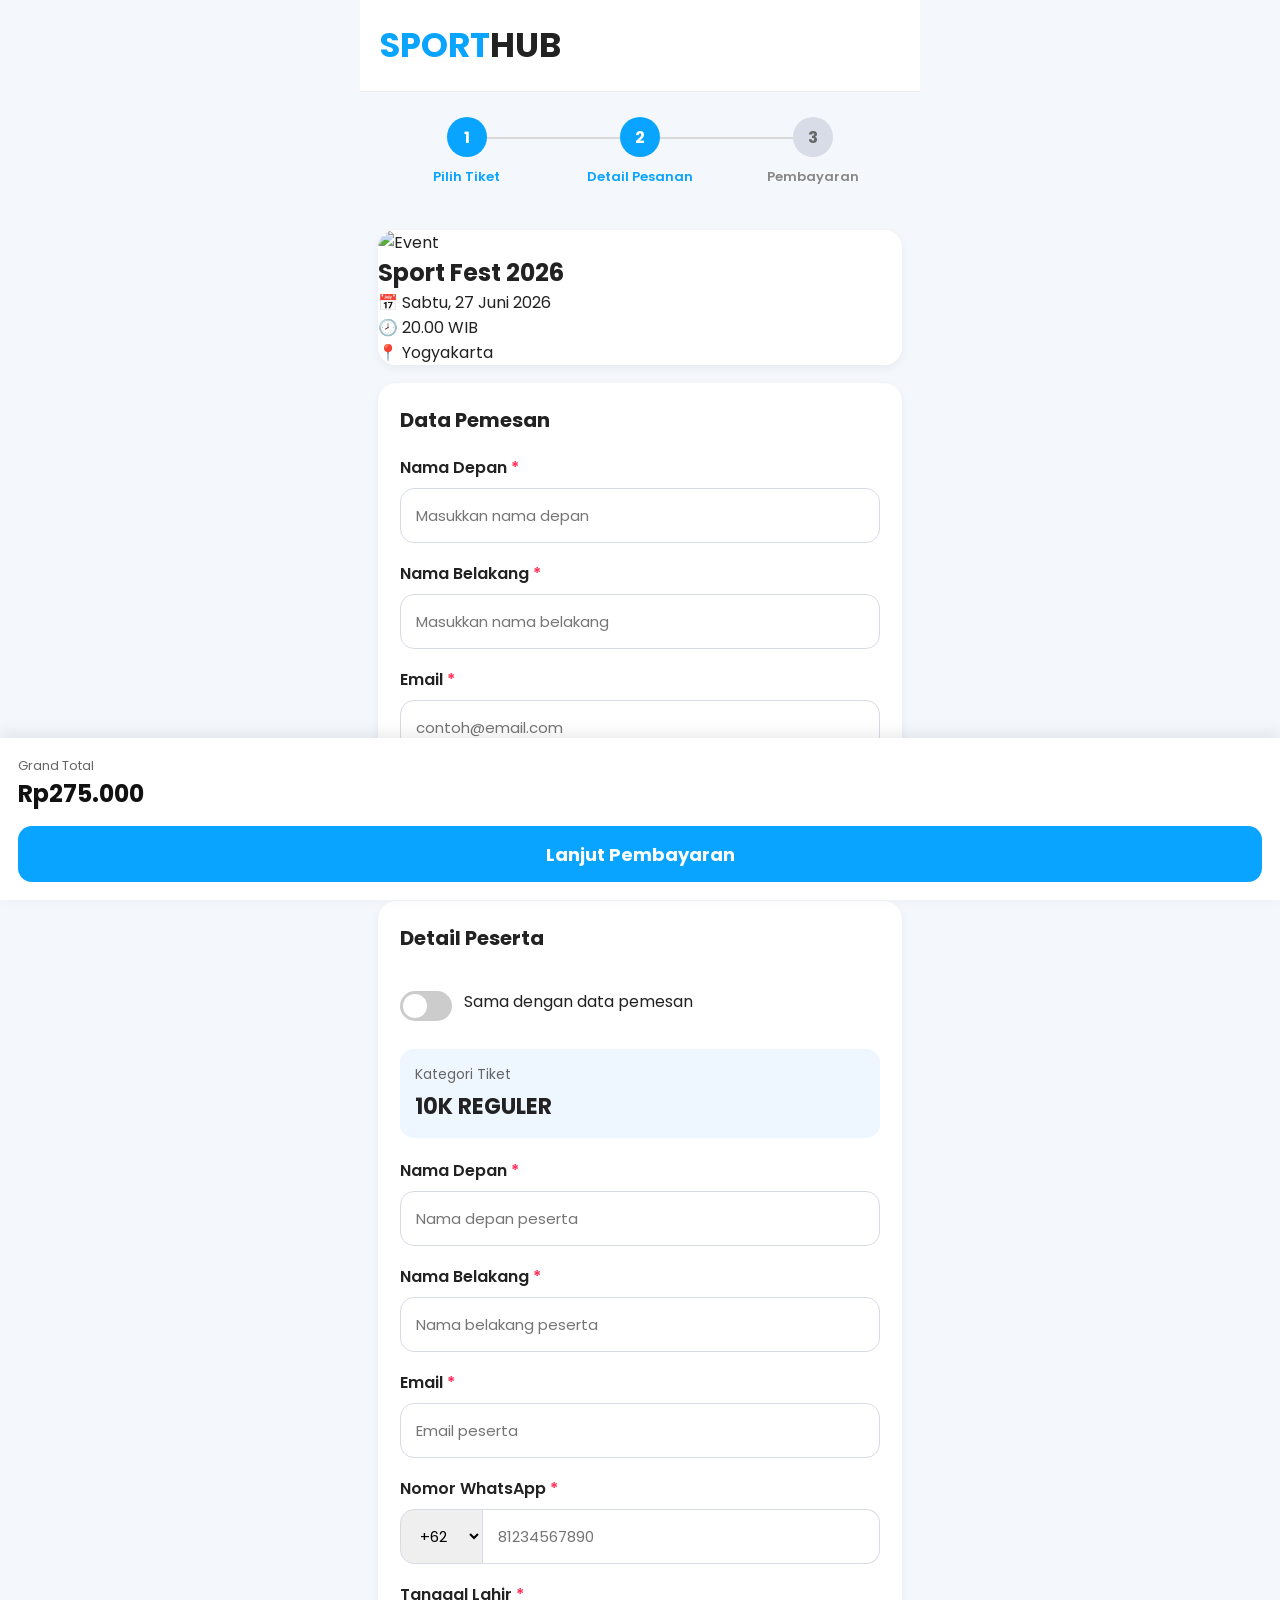
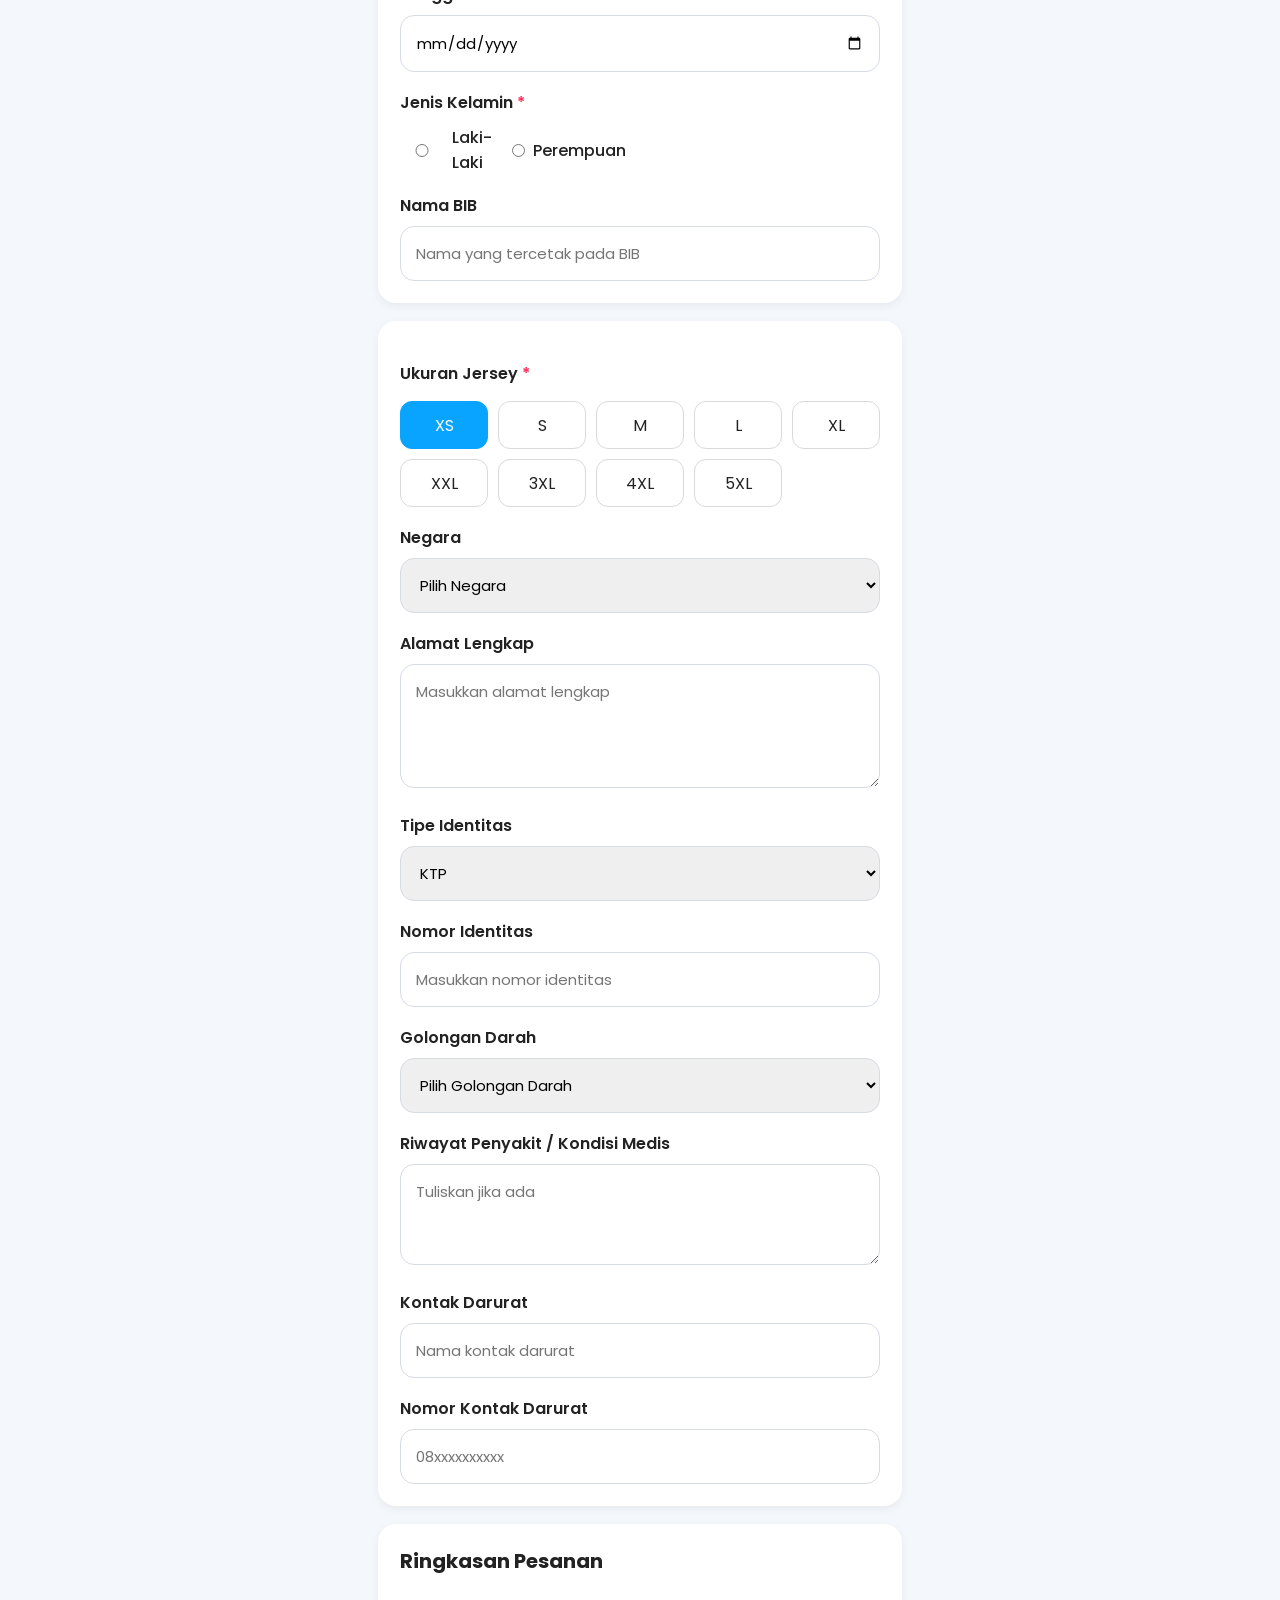
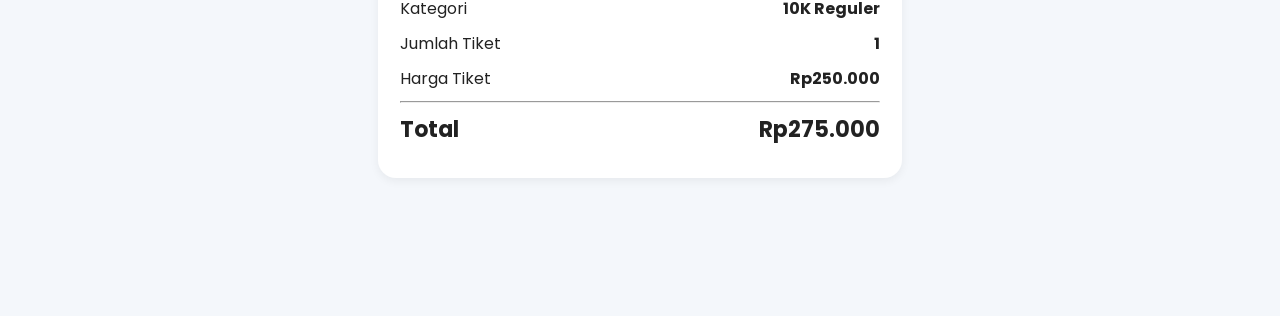
==== form.html @ 2917c865 "Create sport event registration form Add a complete HTML form for sport event registration with styl" ====
<!DOCTYPE html>
<html lang="id">
<head>

<meta charset="UTF-8">
<meta name="viewport" content="width=device-width,initial-scale=1.0">

<title>Sport Event Registration</title>

<link href="https://fonts.googleapis.com/css2?family=Poppins:wght@300;400;500;600;700&display=swap" rel="stylesheet">

<style>

*{
margin:0;
padding:0;
box-sizing:border-box;
font-family:'Poppins',sans-serif;
}

body{
background:#f4f7fb;
color:#222;
}

.container{
max-width:560px;
margin:auto;
padding-bottom:120px;
}

header{
background:#fff;
padding:20px;
border-bottom:1px solid #ececec;
}

.logo{
font-size:34px;
font-weight:700;
}

.logo span:first-child{
color:#08a4ff;
}

.logo span:last-child{
color:#222;
}

.stepper{
display:flex;
justify-content:space-between;
padding:25px 20px;
background:#f4f7fb;
}

.step{
flex:1;
text-align:center;
position:relative;
}

.step:not(:last-child)::after{
content:"";
position:absolute;
top:20px;
left:60%;
width:80%;
height:2px;
background:#d9d9d9;
}

.circle{
width:40px;
height:40px;
border-radius:50%;
margin:auto;
display:flex;
align-items:center;
justify-content:center;
background:#d8dce7;
font-weight:bold;
color:#666;
position:relative;
z-index:2;
}

.active .circle{
background:#08a4ff;
color:#fff;
}

.step p{
margin-top:10px;
font-size:13px;
font-weight:600;
color:#888;
}

.active p{
color:#08a4ff;
}

.card{
background:#fff;
margin:18px;
border-radius:18px;
overflow:hidden;
box-shadow:0 3px 10px rgba(0,0,0,.06);
}

.event{
padding:0;
background:#fff;
overflow:hidden;
}

.event img{
width:100%;
height:auto;
display:block;
border-radius:18px;
object-fit:cover;
}

.section{
padding:22px;
}

.section-title{
font-size:20px;
font-weight:700;
margin-bottom:20px;
}

label{
display:block;
margin-top:18px;
margin-bottom:8px;
font-weight:600;
}

.required{
color:#ff2b55;
}

input,
select,
textarea{

width:100%;
padding:15px;

border:1px solid #d7dbe4;

border-radius:14px;

font-size:15px;

outline:none;

transition:.25s;

}

input:focus,
select:focus,
textarea:focus{

border-color:#08a4ff;

box-shadow:0 0 0 3px rgba(8,164,255,.12);

}

.phone{

display:flex;

}

.phone select{

width:95px;

border-radius:14px 0 0 14px;

}

.phone input{

border-left:none;

border-radius:0 14px 14px 0;

}

.ticket{

padding:15px;

background:#eef6ff;

border-radius:14px;

margin-bottom:20px;

}

.ticket h3{

font-size:22px;

margin-top:5px;

}

.switch-row{

display:flex;

align-items:center;

gap:12px;

margin-bottom:20px;

}

.switch{

position:relative;

width:52px;

height:30px;

}

.switch input{

display:none;

}

.slider{

position:absolute;

left:0;
right:0;
top:0;
bottom:0;

background:#ccc;

border-radius:30px;

transition:.3s;

}

.slider:before{

content:"";

position:absolute;

width:24px;
height:24px;

background:white;

border-radius:50%;

top:3px;
left:3px;

transition:.3s;

}

.switch input:checked+.slider{

background:#08a4ff;

}

.switch input:checked+.slider:before{

transform:translateX(22px);

}

.gender{

display:flex;

gap:20px;

margin-top:10px;

}

.gender label{

display:flex;

align-items:center;

gap:8px;

font-weight:500;

margin:0;

}

.size-grid{

display:grid;

grid-template-columns:repeat(5,1fr);

gap:10px;

margin-top:15px;

}

.size{

height:48px;

display:flex;

align-items:center;

justify-content:center;

border:1px solid #d9d9d9;

border-radius:12px;

cursor:pointer;

transition:.25s;

}

.size.active{

background:#08a4ff;

color:#fff;

border-color:#08a4ff;

}

.summary{

padding:22px;

}

.row{

display:flex;

justify-content:space-between;

margin:10px 0;

}

.total{

font-size:22px;

font-weight:bold;

}

.footer{

position:fixed;

left:0;
right:0;
bottom:0;

background:#fff;

padding:18px;

box-shadow:0 -5px 15px rgba(0,0,0,.08);

}

.checkout{

width:100%;

height:56px;

background:#08a4ff;

border:none;

border-radius:14px;

color:#fff;

font-size:18px;

font-weight:700;

cursor:pointer;

}

.checkout:hover{

background:#0a8be0;

}

</style>

</head>

<body>

<div class="container">

<header>

<div class="logo">

<span>SPORT</span><span>HUB</span>

</div>

</header>

<div class="stepper">

<div class="step active">

<div class="circle">1</div>

<p>Pilih Tiket</p>

</div>

<div class="step active">

<div class="circle">2</div>

<p>Detail Pesanan</p>

</div>

<div class="step">

<div class="circle">3</div>

<p>Pembayaran</p>

</div>

</div>

<div class="card">

<div class="event">

<img src="banner.png" alt="Event">

<div class="event-info">

<h2>Sport Fest 2026</h2>

<p>📅 Sabtu, 27 Juni 2026</p>

<p>🕗 20.00 WIB</p>

<p>📍 Yogyakarta</p>

</div>

</div>

</div>
<!-- =========================
DATA PEMESAN
========================= -->

<div class="card">

<div class="section">

<div class="section-title">
Data Pemesan
</div>

<label>
Nama Depan <span class="required">*</span>
</label>

<input
type="text"
id="buyerFirstName"
placeholder="Masukkan nama depan">

<label>
Nama Belakang <span class="required">*</span>
</label>

<input
type="text"
id="buyerLastName"
placeholder="Masukkan nama belakang">

<label>
Email <span class="required">*</span>
</label>

<input
type="email"
id="buyerEmail"
placeholder="contoh@email.com">

<label>
Nomor WhatsApp <span class="required">*</span>
</label>

<div class="phone">

<select id="buyerCode">

<option value="+62">+62</option>
<option value="+60">+60</option>
<option value="+65">+65</option>
<option value="+66">+66</option>

</select>

<input
type="tel"
id="buyerPhone"
placeholder="81234567890">

</div>

</div>

</div>

<!-- =========================
DETAIL PESERTA
========================= -->

<div class="card">

<div class="section">

<div class="section-title">

Detail Peserta

</div>

<div class="switch-row">

<label class="switch">

<input
type="checkbox"
id="copyBuyer">

<span class="slider"></span>

</label>

<span>
Sama dengan data pemesan
</span>

</div>

<div class="ticket">

<div style="font-size:14px;color:#666;">
Kategori Tiket
</div>

<h3>

10K REGULER

</h3>

</div>

<label>

Nama Depan <span class="required">*</span>

</label>

<input
type="text"
id="participantFirstName"
placeholder="Nama depan peserta">

<label>

Nama Belakang <span class="required">*</span>

</label>

<input
type="text"
id="participantLastName"
placeholder="Nama belakang peserta">

<label>

Email <span class="required">*</span>

</label>

<input
type="email"
id="participantEmail"
placeholder="Email peserta">

<label>

Nomor WhatsApp <span class="required">*</span>

</label>

<div class="phone">

<select id="participantCode">

<option>+62</option>
<option>+60</option>
<option>+65</option>

</select>

<input
type="tel"
id="participantPhone"
placeholder="81234567890">

</div>

<label>

Tanggal Lahir <span class="required">*</span>

</label>

<input
type="date"
id="birthDate">

<label>

Jenis Kelamin <span class="required">*</span>

</label>

<div class="gender">

<label>

<input
type="radio"
name="gender"
value="L">

Laki-Laki

</label>

<label>

<input
type="radio"
name="gender"
value="P">

Perempuan

</label>

</div>

<label>

Nama BIB

</label>

<input
type="text"
id="bibName"
placeholder="Nama yang tercetak pada BIB">

</div>

</div>
<!-- =========================
INFORMASI TAMBAHAN PESERTA
========================= -->

<div class="card">

<div class="section">

<label>
Ukuran Jersey <span class="required">*</span>
</label>

<div class="size-grid">

<div class="size active" data-size="XS">XS</div>
<div class="size" data-size="S">S</div>
<div class="size" data-size="M">M</div>
<div class="size" data-size="L">L</div>
<div class="size" data-size="XL">XL</div>
<div class="size" data-size="XXL">XXL</div>
<div class="size" data-size="3XL">3XL</div>
<div class="size" data-size="4XL">4XL</div>
<div class="size" data-size="5XL">5XL</div>

</div>

<input
type="hidden"
id="jerseySize"
value="XS">

<label>
Negara
</label>

<select id="country">

<option value="">Pilih Negara</option>

<option>Indonesia</option>
<option>Malaysia</option>
<option>Singapore</option>
<option>Thailand</option>
<option>Brunei Darussalam</option>
<option>Australia</option>

</select>

<label>
Alamat Lengkap
</label>

<textarea
id="address"
rows="4"
placeholder="Masukkan alamat lengkap"></textarea>

<label>
Tipe Identitas
</label>

<select id="identityType">

<option>KTP</option>
<option>SIM</option>
<option>Paspor</option>
<option>KITAS</option>

</select>

<label>
Nomor Identitas
</label>

<input
type="text"
id="identityNumber"
placeholder="Masukkan nomor identitas">

<label>
Golongan Darah
</label>

<select id="bloodType">

<option value="">Pilih Golongan Darah</option>

<option>A</option>
<option>B</option>
<option>AB</option>
<option>O</option>

</select>

<label>
Riwayat Penyakit / Kondisi Medis
</label>

<textarea
id="medical"
rows="3"
placeholder="Tuliskan jika ada"></textarea>

<label>
Kontak Darurat
</label>

<input
type="text"
id="emergencyName"
placeholder="Nama kontak darurat">

<label>
Nomor Kontak Darurat
</label>

<input
type="tel"
id="emergencyPhone"
placeholder="08xxxxxxxxxx">

</div>

</div>

<!-- =========================
RINGKASAN PESANAN
========================= -->

<div class="card">

<div class="summary">

<div class="section-title">

Ringkasan Pesanan

</div>

<div class="row">

<span>Kategori</span>

<strong>10K Reguler</strong>

</div>

<div class="row">

<span>Jumlah Tiket</span>

<strong>1</strong>

</div>

<div class="row">

<span>Harga Tiket</span>

<strong>Rp250.000</strong>

</div>

<hr>

<div class="row total">

<span>Total</span>

<strong id="grandTotal">

Rp250.000

</strong>

</div>

</div>

</div>
<!-- =========================
FOOTER CHECKOUT
========================= -->

<div class="footer">

<div
style="
display:flex;
justify-content:space-between;
align-items:center;
margin-bottom:15px;
">

<div>

<div
style="
font-size:13px;
color:#666;
">

Grand Total

</div>

<div
id="footerTotal"
style="
font-size:24px;
font-weight:700;
color:#111;
">

Rp250.000

</div>

</div>

</div>

<button
class="checkout"
id="checkoutBtn">

Lanjut Pembayaran

</button>

</div>

<script>
const totalHarga=275000;
function formatRupiah(n){return "Rp"+n.toLocaleString("id-ID");}
document.getElementById("grandTotal").textContent=formatRupiah(totalHarga);
document.getElementById("footerTotal").textContent=formatRupiah(totalHarga);
document.querySelectorAll(".size").forEach(el=>{
 el.onclick=()=>{
  document.querySelectorAll(".size").forEach(x=>x.classList.remove("active"));
  el.classList.add("active");
  document.getElementById("jerseySize").value=el.dataset.size;
 };
});
document.getElementById("copyBuyer").addEventListener("change",function(){
 if(this.checked){
 ['FirstName','LastName','Email','Phone'].forEach(k=>{
 document.getElementById('participant'+k).value=document.getElementById('buyer'+k).value;
 });
 document.getElementById('participantCode').value=document.getElementById('buyerCode').value;
 }
});
document.getElementById("checkoutBtn").onclick=function(){location.href='qr.html';};
</script>

</div>
<!-- End .container -->

</body>
</html>
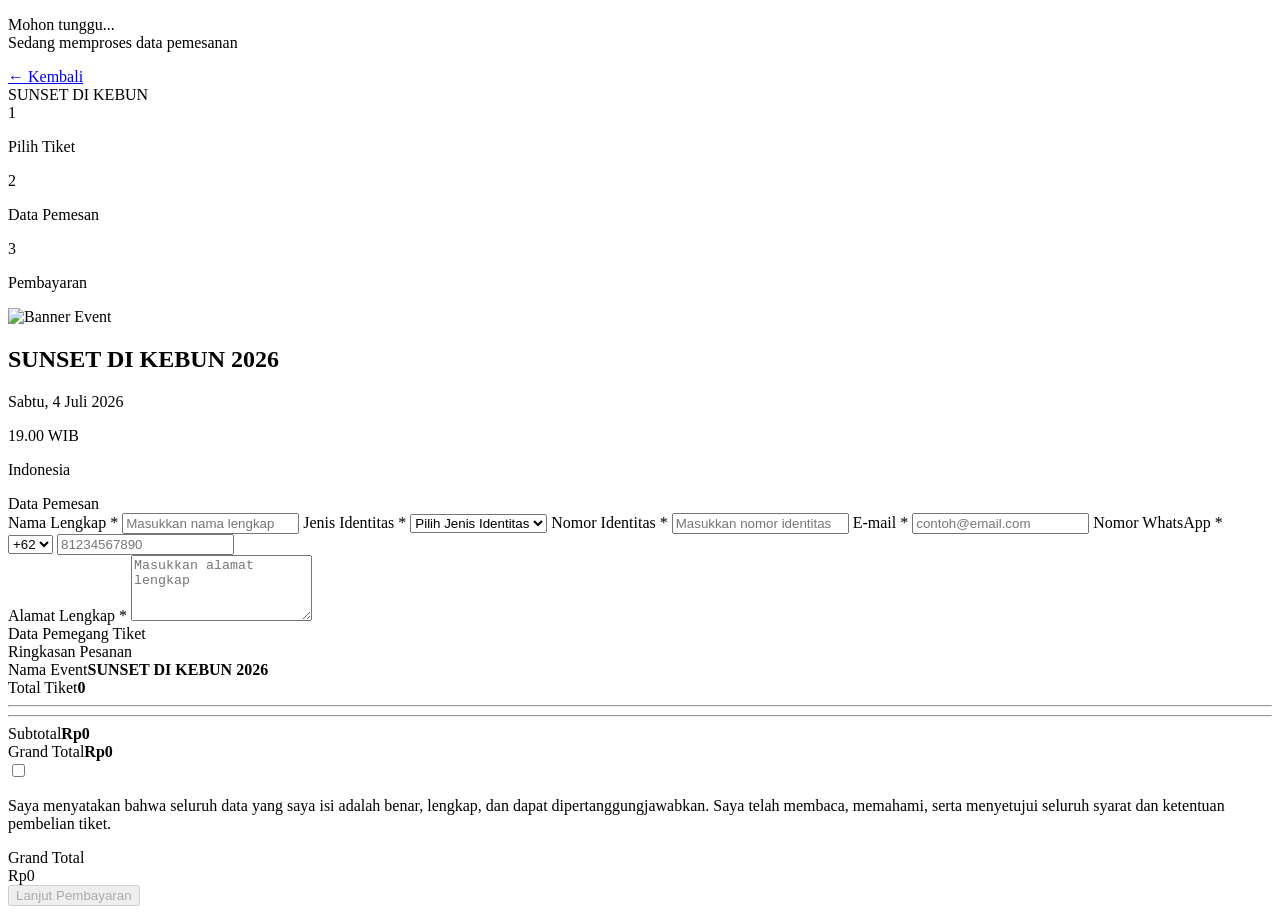
==== commit 22ca52d5: "Add form.html for ticket booking page" ====
--- a/form.html
+++ b/form.html
@@ -1,979 +1,131 @@
 <!DOCTYPE html>
 <html lang="id">
 <head>
-
-<meta charset="UTF-8">
-<meta name="viewport" content="width=device-width,initial-scale=1.0">
-
-<title>Sport Event Registration</title>
-
-<link href="https://fonts.googleapis.com/css2?family=Poppins:wght@300;400;500;600;700&display=swap" rel="stylesheet">
-
-<style>
-
-*{
-margin:0;
-padding:0;
-box-sizing:border-box;
-font-family:'Poppins',sans-serif;
-}
-
-body{
-background:#f4f7fb;
-color:#222;
-}
-
-.container{
-max-width:560px;
-margin:auto;
-padding-bottom:120px;
-}
-
-header{
-background:#fff;
-padding:20px;
-border-bottom:1px solid #ececec;
-}
-
-.logo{
-font-size:34px;
-font-weight:700;
-}
-
-.logo span:first-child{
-color:#08a4ff;
-}
-
-.logo span:last-child{
-color:#222;
-}
-
-.stepper{
-display:flex;
-justify-content:space-between;
-padding:25px 20px;
-background:#f4f7fb;
-}
-
-.step{
-flex:1;
-text-align:center;
-position:relative;
-}
-
-.step:not(:last-child)::after{
-content:"";
-position:absolute;
-top:20px;
-left:60%;
-width:80%;
-height:2px;
-background:#d9d9d9;
-}
-
-.circle{
-width:40px;
-height:40px;
-border-radius:50%;
-margin:auto;
-display:flex;
-align-items:center;
-justify-content:center;
-background:#d8dce7;
-font-weight:bold;
-color:#666;
-position:relative;
-z-index:2;
-}
-
-.active .circle{
-background:#08a4ff;
-color:#fff;
-}
-
-.step p{
-margin-top:10px;
-font-size:13px;
-font-weight:600;
-color:#888;
-}
-
-.active p{
-color:#08a4ff;
-}
-
-.card{
-background:#fff;
-margin:18px;
-border-radius:18px;
-overflow:hidden;
-box-shadow:0 3px 10px rgba(0,0,0,.06);
-}
-
-.event{
-padding:0;
-background:#fff;
-overflow:hidden;
-}
-
-.event img{
-width:100%;
-height:auto;
-display:block;
-border-radius:18px;
-object-fit:cover;
-}
-
-.section{
-padding:22px;
-}
-
-.section-title{
-font-size:20px;
-font-weight:700;
-margin-bottom:20px;
-}
-
-label{
-display:block;
-margin-top:18px;
-margin-bottom:8px;
-font-weight:600;
-}
-
-.required{
-color:#ff2b55;
-}
-
-input,
-select,
-textarea{
-
-width:100%;
-padding:15px;
-
-border:1px solid #d7dbe4;
-
-border-radius:14px;
-
-font-size:15px;
-
-outline:none;
-
-transition:.25s;
-
-}
-
-input:focus,
-select:focus,
-textarea:focus{
-
-border-color:#08a4ff;
-
-box-shadow:0 0 0 3px rgba(8,164,255,.12);
-
-}
-
-.phone{
-
-display:flex;
-
-}
-
-.phone select{
-
-width:95px;
-
-border-radius:14px 0 0 14px;
-
-}
-
-.phone input{
-
-border-left:none;
-
-border-radius:0 14px 14px 0;
-
-}
-
-.ticket{
-
-padding:15px;
-
-background:#eef6ff;
-
-border-radius:14px;
-
-margin-bottom:20px;
-
-}
-
-.ticket h3{
-
-font-size:22px;
-
-margin-top:5px;
-
-}
-
-.switch-row{
-
-display:flex;
-
-align-items:center;
-
-gap:12px;
-
-margin-bottom:20px;
-
-}
-
-.switch{
-
-position:relative;
-
-width:52px;
-
-height:30px;
-
-}
-
-.switch input{
-
-display:none;
-
-}
-
-.slider{
-
-position:absolute;
-
-left:0;
-right:0;
-top:0;
-bottom:0;
-
-background:#ccc;
-
-border-radius:30px;
-
-transition:.3s;
-
-}
-
-.slider:before{
-
-content:"";
-
-position:absolute;
-
-width:24px;
-height:24px;
-
-background:white;
-
-border-radius:50%;
-
-top:3px;
-left:3px;
-
-transition:.3s;
-
-}
-
-.switch input:checked+.slider{
-
-background:#08a4ff;
-
-}
-
-.switch input:checked+.slider:before{
-
-transform:translateX(22px);
-
-}
-
-.gender{
-
-display:flex;
-
-gap:20px;
-
-margin-top:10px;
-
-}
-
-.gender label{
-
-display:flex;
-
-align-items:center;
-
-gap:8px;
-
-font-weight:500;
-
-margin:0;
-
-}
-
-.size-grid{
-
-display:grid;
-
-grid-template-columns:repeat(5,1fr);
-
-gap:10px;
-
-margin-top:15px;
-
-}
-
-.size{
-
-height:48px;
-
-display:flex;
-
-align-items:center;
-
-justify-content:center;
-
-border:1px solid #d9d9d9;
-
-border-radius:12px;
-
-cursor:pointer;
-
-transition:.25s;
-
-}
-
-.size.active{
-
-background:#08a4ff;
-
-color:#fff;
-
-border-color:#08a4ff;
-
-}
-
-.summary{
-
-padding:22px;
-
-}
-
-.row{
-
-display:flex;
-
-justify-content:space-between;
-
-margin:10px 0;
-
-}
-
-.total{
-
-font-size:22px;
-
-font-weight:bold;
-
-}
-
-.footer{
-
-position:fixed;
-
-left:0;
-right:0;
-bottom:0;
-
-background:#fff;
-
-padding:18px;
-
-box-shadow:0 -5px 15px rgba(0,0,0,.08);
-
-}
-
-.checkout{
-
-width:100%;
-
-height:56px;
-
-background:#08a4ff;
-
-border:none;
-
-border-radius:14px;
-
-color:#fff;
-
-font-size:18px;
-
-font-weight:700;
-
-cursor:pointer;
-
-}
-
-.checkout:hover{
-
-background:#0a8be0;
-
-}
-
-</style>
-
+  <meta charset="utf-8">
+  <meta content="width=device-width, initial-scale=1.0" name="viewport">
+  <meta content="#0b0b0b" name="theme-color">
+  <meta content="Halaman data pemesanan tiket SUNSET DI KEBUN 2026" name="description">
+  <title>SUNSET DI KEBUN 2026 | Data Pemesanan</title>
+  <link rel="preconnect" href="https://fonts.googleapis.com">
+  <link rel="preconnect" href="https://fonts.gstatic.com" crossorigin>
+  <link href="https://fonts.googleapis.com/css2?family=Poppins:wght@300;400;500;600;700;800&display=swap" rel="stylesheet">
+  <link rel="stylesheet" href="css/style.css">
 </head>
-
 <body>
 
-<div class="container">
+  <!-- LOADING OVERLAY -->
+  <div class="form-loading" id="formLoading" aria-hidden="true">
+    <div class="spinner"></div>
+    <p>Mohon tunggu...<br>Sedang memproses data pemesanan</p>
+  </div>
 
-<header>
+  <div class="container">
+    <!-- HEADER -->
+    <header class="form-header">
+      <a href="tiket.html" class="form-back" aria-label="Kembali">&larr; Kembali</a>
+      <div class="form-logo">SUNSET DI KEBUN</div>
+    </header>
 
-<div class="logo">
+    <!-- STEPPER -->
+    <div class="stepper" aria-label="Langkah pemesanan">
+      <div class="step completed">
+        <div class="circle">1</div>
+        <p>Pilih Tiket</p>
+      </div>
+      <div class="step active">
+        <div class="circle">2</div>
+        <p>Data Pemesan</p>
+      </div>
+      <div class="step">
+        <div class="circle">3</div>
+        <p>Pembayaran</p>
+      </div>
+    </div>
 
-<span>SPORT</span><span>HUB</span>
+    <!-- EVENT INFO -->
+    <div class="card">
+      <div class="event-card">
+        <img alt="Banner Event" src="images/banner.png" loading="lazy" width="560" height="280">
+        <div class="event-info">
+          <h2>SUNSET DI KEBUN 2026</h2>
+          <p>Sabtu, 4 Juli 2026</p>
+          <p>19.00 WIB</p>
+          <p>Indonesia</p>
+        </div>
+      </div>
+    </div>
 
-</div>
+    <!-- DATA PEMESAN -->
+    <div class="card">
+      <div class="section">
+        <div class="section-title">Data Pemesan</div>
+        <label for="nama">Nama Lengkap <span class="required">*</span></label>
+        <input autocomplete="name" id="nama" placeholder="Masukkan nama lengkap" type="text">
+        <label for="identitas">Jenis Identitas <span class="required">*</span></label>
+        <select id="identitas">
+          <option value="">Pilih Jenis Identitas</option>
+          <option>KTP</option>
+          <option>SIM</option>
+          <option>Paspor</option>
+          <option>Kartu Pelajar</option>
+        </select>
+        <label for="nomorId">Nomor Identitas <span class="required">*</span></label>
+        <input autocomplete="off" id="nomorId" placeholder="Masukkan nomor identitas" type="text">
+        <label for="email">E-mail <span class="required">*</span></label>
+        <input autocomplete="email" id="email" placeholder="contoh@email.com" type="email">
+        <label for="wa">Nomor WhatsApp <span class="required">*</span></label>
+        <div class="phone">
+          <select id="kodeNegara">
+            <option value="+62">+62</option>
+            <option value="+60">+60</option>
+            <option value="+65">+65</option>
+            <option value="+66">+66</option>
+          </select>
+          <input autocomplete="tel" id="wa" inputmode="tel" placeholder="81234567890" type="tel">
+        </div>
+        <label for="alamat">Alamat Lengkap <span class="required">*</span></label>
+        <textarea autocomplete="street-address" id="alamat" placeholder="Masukkan alamat lengkap" rows="4"></textarea>
+      </div>
+    </div>
 
-</header>
+    <!-- DATA PEMEGANG TIKET -->
+    <div class="card">
+      <div class="section">
+        <div class="section-title">Data Pemegang Tiket</div>
+        <div id="ticketHolders"></div>
+      </div>
+    </div>
 
-<div class="stepper">
+    <!-- RINGKASAN -->
+    <div class="card">
+      <div class="summary">
+        <div class="section-title">Ringkasan Pesanan</div>
+        <div class="row"><span>Nama Event</span><strong>SUNSET DI KEBUN 2026</strong></div>
+        <div class="row"><span>Total Tiket</span><strong id="summaryQty">0</strong></div>
+        <hr>
+        <div id="summaryItems"></div>
+        <hr>
+        <div class="row"><span>Subtotal</span><strong id="summarySubtotal">Rp0</strong></div>
+        <div class="row total"><span>Grand Total</span><strong id="grandTotal">Rp0</strong></div>
+        <div class="agreement">
+          <input id="setuju" type="checkbox">
+          <label for="setuju"><p>Saya menyatakan bahwa seluruh data yang saya isi adalah benar, lengkap, dan dapat dipertanggungjawabkan. Saya telah membaca, memahami, serta menyetujui seluruh syarat dan ketentuan pembelian tiket.</p></label>
+        </div>
+      </div>
+    </div>
+  </div>
 
-<div class="step active">
+  <!-- FOOTER -->
+  <div class="form-footer">
+    <div class="footer-info">
+      <div>
+        <div class="footer-label">Grand Total</div>
+        <div class="footer-price" id="footerTotal">Rp0</div>
+      </div>
+    </div>
+    <button class="checkout" disabled id="checkoutBtn">Lanjut Pembayaran</button>
+  </div>
 
-<div class="circle">1</div>
-
-<p>Pilih Tiket</p>
-
-</div>
-
-<div class="step active">
-
-<div class="circle">2</div>
-
-<p>Detail Pesanan</p>
-
-</div>
-
-<div class="step">
-
-<div class="circle">3</div>
-
-<p>Pembayaran</p>
-
-</div>
-
-</div>
-
-<div class="card">
-
-<div class="event">
-
-<img src="banner.png" alt="Event">
-
-<div class="event-info">
-
-<h2>Sport Fest 2026</h2>
-
-<p>📅 Sabtu, 27 Juni 2026</p>
-
-<p>🕗 20.00 WIB</p>
-
-<p>📍 Yogyakarta</p>
-
-</div>
-
-</div>
-
-</div>
-<!-- =========================
-DATA PEMESAN
-========================= -->
-
-<div class="card">
-
-<div class="section">
-
-<div class="section-title">
-Data Pemesan
-</div>
-
-<label>
-Nama Depan <span class="required">*</span>
-</label>
-
-<input
-type="text"
-id="buyerFirstName"
-placeholder="Masukkan nama depan">
-
-<label>
-Nama Belakang <span class="required">*</span>
-</label>
-
-<input
-type="text"
-id="buyerLastName"
-placeholder="Masukkan nama belakang">
-
-<label>
-Email <span class="required">*</span>
-</label>
-
-<input
-type="email"
-id="buyerEmail"
-placeholder="contoh@email.com">
-
-<label>
-Nomor WhatsApp <span class="required">*</span>
-</label>
-
-<div class="phone">
-
-<select id="buyerCode">
-
-<option value="+62">+62</option>
-<option value="+60">+60</option>
-<option value="+65">+65</option>
-<option value="+66">+66</option>
-
-</select>
-
-<input
-type="tel"
-id="buyerPhone"
-placeholder="81234567890">
-
-</div>
-
-</div>
-
-</div>
-
-<!-- =========================
-DETAIL PESERTA
-========================= -->
-
-<div class="card">
-
-<div class="section">
-
-<div class="section-title">
-
-Detail Peserta
-
-</div>
-
-<div class="switch-row">
-
-<label class="switch">
-
-<input
-type="checkbox"
-id="copyBuyer">
-
-<span class="slider"></span>
-
-</label>
-
-<span>
-Sama dengan data pemesan
-</span>
-
-</div>
-
-<div class="ticket">
-
-<div style="font-size:14px;color:#666;">
-Kategori Tiket
-</div>
-
-<h3>
-
-10K REGULER
-
-</h3>
-
-</div>
-
-<label>
-
-Nama Depan <span class="required">*</span>
-
-</label>
-
-<input
-type="text"
-id="participantFirstName"
-placeholder="Nama depan peserta">
-
-<label>
-
-Nama Belakang <span class="required">*</span>
-
-</label>
-
-<input
-type="text"
-id="participantLastName"
-placeholder="Nama belakang peserta">
-
-<label>
-
-Email <span class="required">*</span>
-
-</label>
-
-<input
-type="email"
-id="participantEmail"
-placeholder="Email peserta">
-
-<label>
-
-Nomor WhatsApp <span class="required">*</span>
-
-</label>
-
-<div class="phone">
-
-<select id="participantCode">
-
-<option>+62</option>
-<option>+60</option>
-<option>+65</option>
-
-</select>
-
-<input
-type="tel"
-id="participantPhone"
-placeholder="81234567890">
-
-</div>
-
-<label>
-
-Tanggal Lahir <span class="required">*</span>
-
-</label>
-
-<input
-type="date"
-id="birthDate">
-
-<label>
-
-Jenis Kelamin <span class="required">*</span>
-
-</label>
-
-<div class="gender">
-
-<label>
-
-<input
-type="radio"
-name="gender"
-value="L">
-
-Laki-Laki
-
-</label>
-
-<label>
-
-<input
-type="radio"
-name="gender"
-value="P">
-
-Perempuan
-
-</label>
-
-</div>
-
-<label>
-
-Nama BIB
-
-</label>
-
-<input
-type="text"
-id="bibName"
-placeholder="Nama yang tercetak pada BIB">
-
-</div>
-
-</div>
-<!-- =========================
-INFORMASI TAMBAHAN PESERTA
-========================= -->
-
-<div class="card">
-
-<div class="section">
-
-<label>
-Ukuran Jersey <span class="required">*</span>
-</label>
-
-<div class="size-grid">
-
-<div class="size active" data-size="XS">XS</div>
-<div class="size" data-size="S">S</div>
-<div class="size" data-size="M">M</div>
-<div class="size" data-size="L">L</div>
-<div class="size" data-size="XL">XL</div>
-<div class="size" data-size="XXL">XXL</div>
-<div class="size" data-size="3XL">3XL</div>
-<div class="size" data-size="4XL">4XL</div>
-<div class="size" data-size="5XL">5XL</div>
-
-</div>
-
-<input
-type="hidden"
-id="jerseySize"
-value="XS">
-
-<label>
-Negara
-</label>
-
-<select id="country">
-
-<option value="">Pilih Negara</option>
-
-<option>Indonesia</option>
-<option>Malaysia</option>
-<option>Singapore</option>
-<option>Thailand</option>
-<option>Brunei Darussalam</option>
-<option>Australia</option>
-
-</select>
-
-<label>
-Alamat Lengkap
-</label>
-
-<textarea
-id="address"
-rows="4"
-placeholder="Masukkan alamat lengkap"></textarea>
-
-<label>
-Tipe Identitas
-</label>
-
-<select id="identityType">
-
-<option>KTP</option>
-<option>SIM</option>
-<option>Paspor</option>
-<option>KITAS</option>
-
-</select>
-
-<label>
-Nomor Identitas
-</label>
-
-<input
-type="text"
-id="identityNumber"
-placeholder="Masukkan nomor identitas">
-
-<label>
-Golongan Darah
-</label>
-
-<select id="bloodType">
-
-<option value="">Pilih Golongan Darah</option>
-
-<option>A</option>
-<option>B</option>
-<option>AB</option>
-<option>O</option>
-
-</select>
-
-<label>
-Riwayat Penyakit / Kondisi Medis
-</label>
-
-<textarea
-id="medical"
-rows="3"
-placeholder="Tuliskan jika ada"></textarea>
-
-<label>
-Kontak Darurat
-</label>
-
-<input
-type="text"
-id="emergencyName"
-placeholder="Nama kontak darurat">
-
-<label>
-Nomor Kontak Darurat
-</label>
-
-<input
-type="tel"
-id="emergencyPhone"
-placeholder="08xxxxxxxxxx">
-
-</div>
-
-</div>
-
-<!-- =========================
-RINGKASAN PESANAN
-========================= -->
-
-<div class="card">
-
-<div class="summary">
-
-<div class="section-title">
-
-Ringkasan Pesanan
-
-</div>
-
-<div class="row">
-
-<span>Kategori</span>
-
-<strong>10K Reguler</strong>
-
-</div>
-
-<div class="row">
-
-<span>Jumlah Tiket</span>
-
-<strong>1</strong>
-
-</div>
-
-<div class="row">
-
-<span>Harga Tiket</span>
-
-<strong>Rp250.000</strong>
-
-</div>
-
-<hr>
-
-<div class="row total">
-
-<span>Total</span>
-
-<strong id="grandTotal">
-
-Rp250.000
-
-</strong>
-
-</div>
-
-</div>
-
-</div>
-<!-- =========================
-FOOTER CHECKOUT
-========================= -->
-
-<div class="footer">
-
-<div
-style="
-display:flex;
-justify-content:space-between;
-align-items:center;
-margin-bottom:15px;
-">
-
-<div>
-
-<div
-style="
-font-size:13px;
-color:#666;
-">
-
-Grand Total
-
-</div>
-
-<div
-id="footerTotal"
-style="
-font-size:24px;
-font-weight:700;
-color:#111;
-">
-
-Rp250.000
-
-</div>
-
-</div>
-
-</div>
-
-<button
-class="checkout"
-id="checkoutBtn">
-
-Lanjut Pembayaran
-
-</button>
-
-</div>
-
-<script>
-const totalHarga=275000;
-function formatRupiah(n){return "Rp"+n.toLocaleString("id-ID");}
-document.getElementById("grandTotal").textContent=formatRupiah(totalHarga);
-document.getElementById("footerTotal").textContent=formatRupiah(totalHarga);
-document.querySelectorAll(".size").forEach(el=>{
- el.onclick=()=>{
-  document.querySelectorAll(".size").forEach(x=>x.classList.remove("active"));
-  el.classList.add("active");
-  document.getElementById("jerseySize").value=el.dataset.size;
- };
-});
-document.getElementById("copyBuyer").addEventListener("change",function(){
- if(this.checked){
- ['FirstName','LastName','Email','Phone'].forEach(k=>{
- document.getElementById('participant'+k).value=document.getElementById('buyer'+k).value;
- });
- document.getElementById('participantCode').value=document.getElementById('buyerCode').value;
- }
-});
-document.getElementById("checkoutBtn").onclick=function(){location.href='qr.html';};
-</script>
-
-</div>
-<!-- End .container -->
-
+  <script src="js/form.js" defer></script>
 </body>
 </html>
